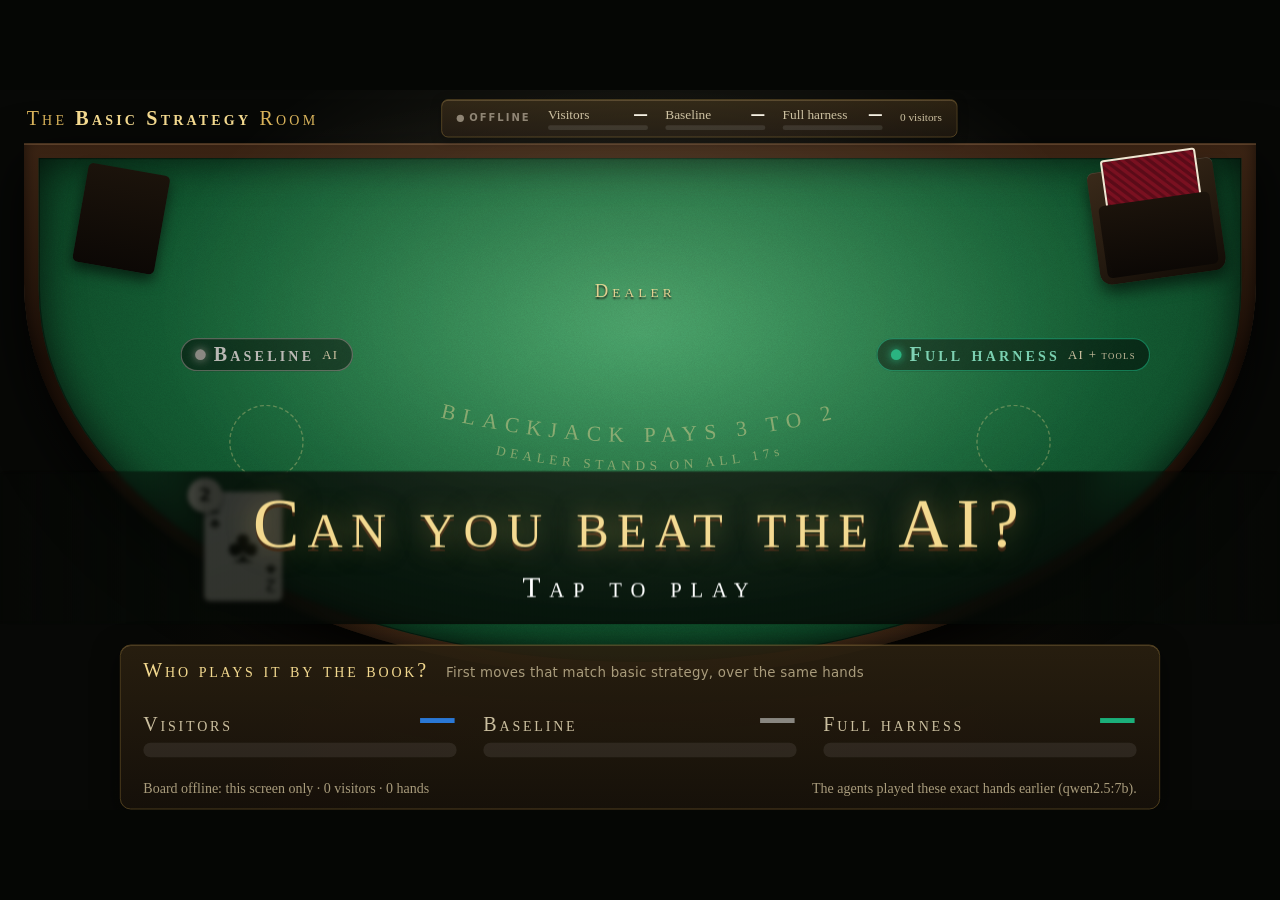
==== demo/index.html @ 62ce880d "Showcase demo UI: play, reveal, tally, results, live board, attract and presenter modes; Playwright " ====
<!doctype html>
<html lang="en">
<head>
<meta charset="utf-8">
<meta name="viewport" content="width=device-width, initial-scale=1">
<title>Can You Beat the AI?</title>
<link rel="icon" href="data:,">
<link rel="stylesheet" href="style.css">
</head>
<body>
<div id="canvas">
  <div class="lamp"></div>

  <header>
    <div class="brand">The <b>Basic Strategy</b> Room<span class="pres hide" id="presTag">Presenter</span></div>
    <div class="plaque" id="plaque">
      <div class="live" id="live">LIVE</div>
      <div class="stat" data-who="visitor"><div><i>Visitors</i><em>—</em></div><div class="bar"><b style="background:var(--you)"></b></div></div>
      <div class="stat" data-who="baseline"><div><i>Baseline</i><em>—</em></div><div class="bar"><b style="background:var(--base)"></b></div></div>
      <div class="stat" data-who="full"><div><i>Full harness</i><em>—</em></div><div class="bar"><b style="background:var(--full)"></b></div></div>
      <div class="n" id="plaqueN">0 visitors</div>
    </div>
    <div class="pips" id="pips"></div>
  </header>

  <div class="table"><div class="felt">
    <svg class="print" viewBox="0 0 1804 756">
      <defs>
        <path id="arc1" d="M 520 366 Q 902 486 1284 366"/>
        <path id="arc2" d="M 560 410 Q 902 526 1244 410"/>
      </defs>
      <text font-size="32"><textPath href="#arc1" startOffset="50%" text-anchor="middle">BLACKJACK PAYS 3 TO 2</textPath></text>
      <text font-size="20"><textPath href="#arc2" startOffset="50%" text-anchor="middle">DEALER STANDS ON ALL 17s</textPath></text>
    </svg>
  </div></div>
  <div class="discard" id="discard"></div>
  <div class="shoe" id="shoe"></div>

  <div class="dealer">
    <div class="hand" id="dealerHand"><div class="tot"></div><div class="cards"></div></div>
    <div class="lbl">Dealer <small id="dealerFor"></small></div>
  </div>
  <div class="situation" id="situation"></div>
  <div class="seal" id="seal"><div><small>Basic strategy</small><b id="sealAct">Hit</b></div></div>

  <div class="seat baseline" data-seat="baseline">
    <div class="name"><b>Baseline</b><small>AI</small></div>
    <div class="think"><i></i><i></i><i></i></div>
    <div class="seat-body">
      <div class="slot"></div>
      <div class="hands"></div>
    </div>
  </div>
  <div class="seat you" data-seat="you">
    <div class="seat-body">
      <div class="hands"></div>
      <div class="slot"></div>
    </div>
    <div class="name"><b>You</b></div>
  </div>
  <div class="seat full" data-seat="full">
    <div class="name"><b>Full harness</b><small>AI + tools</small></div>
    <div class="think"><i></i><i></i><i></i></div>
    <div class="seat-body">
      <div class="slot"></div>
      <div class="hands"></div>
    </div>
  </div>

  <div class="controls" id="controls">
    <div class="chips" id="chips" style="display:flex;gap:40px">
      <button class="chip hit" data-act="hit"><span>Hit</span><kbd>H</kbd></button>
      <button class="chip stand" data-act="stand"><span>Stand</span><kbd>S</kbd></button>
      <button class="chip double" data-act="double"><span>Double</span><kbd>D</kbd></button>
      <button class="chip split" data-act="split"><span>Split</span><kbd>P</kbd></button>
    </div>
    <div id="ctas" style="display:flex;gap:30px;align-items:center"></div>
  </div>
  <div class="tapnote hide" id="tapnote">or tap anywhere</div>
  <div class="note">The agents played these exact hands earlier (<span id="modelName">qwen2.5:7b</span>).</div>

  <div class="banner" id="banner"></div>

  <div class="attract hide" id="attract">
    <div class="call"><h1>Can you beat the AI?</h1><p>Tap to play</p></div>
    <div class="bigboard" id="attractBoard"></div>
  </div>

  <div class="scrim" id="scrim"></div>
  <div class="tally" id="tally">
    <h2 id="tallyTitle">The score</h2>
    <div class="row" id="tallyRow"></div>
    <div class="verdict" id="verdict"></div>
  </div>

  <div class="results" id="results">
    <div class="head">
      <h2>How everyone played</h2>
      <div class="score" id="score"></div>
    </div>
    <div class="res-grid">
      <div class="res-table">
        <table>
          <thead><tr><th>Hand</th><th>You</th><th>Baseline</th><th>Full harness</th><th>Basic strategy</th></tr></thead>
          <tbody id="resBody"></tbody>
        </table>
      </div>
      <div class="res-side">
        <div class="bigboard stack" id="resultsBoard"></div>
        <button class="cta next" id="againBtn">Play again</button>
      </div>
    </div>
  </div>

  <div class="panel" id="panel">
    <h3>Presenter <small id="sessionInfo">0 hands played</small></h3>
    <div class="tools">
      <input id="search" type="search" placeholder="Search: 16 vs 10, soft 18, pair of 8s" autocomplete="off" spellcheck="false">
      <button class="pb" id="randomBtn">Random</button>
    </div>
    <div class="matches" id="matches"></div>
    <div class="chart" id="chart"></div>
    <div class="legend">
      <span><i style="background:#8e2430"></i>Hit</span><span><i style="background:#2b3e8f"></i>Stand</span>
      <span><i style="background:#a8771a"></i>Double</span><span><i style="background:#5a2a87"></i>Split</span>
      <span><i style="background:#2a2622"></i>Full harness not run yet</span>
    </div>
    <div class="tools">
      <button class="pb gold" id="seeResultsBtn">See results</button>
      <button class="pb" id="closePanelBtn">Hide panel</button>
      <button class="pb" id="exitPresBtn">Exit presenter</button>
    </div>
  </div>

  <div class="empty hide" id="empty"><div><h2 id="emptyTitle"></h2><p id="emptyText"></p></div></div>
</div>
<script src="engine.js"></script>
<script src="app.js"></script>
</body>
</html>
---- demo/style.css ----
/* Showcase demo, "Classic Felt" (demo/prototypes/a.html), scaled for a big screen.
 * Everything is laid out on a fixed 1920x1080 canvas that app.js scales to the window,
 * so the table reads the same on a laptop and on a 4K monitor across the room. */
:root{
  --base:#898781; --full:#1baf7a; --you:#2a78d6;
  --gold:#d8b25a; --gold-2:#f3d98f; --ink:#f4efe2; --muted:#cbbf9f;
  --felt-1:#2a8a52; --felt-2:#145c33; --felt-3:#0a3a1f;
  --hit:#b42332; --stand:#2b3e8f; --double:#c38a1c; --split:#5a2a87;
  --ok:#1baf7a; --no:#c8323c;
  --cw:118px;
  --serif:"Iowan Old Style","Palatino Linotype",Palatino,Georgia,serif;
  --sans:system-ui,-apple-system,"Segoe UI",Roboto,sans-serif;
  color-scheme:dark;
}
*{box-sizing:border-box;margin:0;padding:0}
html,body{height:100%;background:#050604}
body{color:var(--ink);font-family:var(--serif);overflow:hidden;-webkit-user-select:none;user-select:none;-webkit-tap-highlight-color:transparent}
button{font:inherit;color:inherit}
.hide{display:none!important}

/* ---------- the scaled canvas ---------- */
#canvas{position:absolute;left:50%;top:50%;width:1920px;height:1080px;transform-origin:50% 50%;overflow:hidden;overflow:clip;
  background:
    radial-gradient(ellipse 70% 55% at 50% 38%, rgba(255,230,170,.10), transparent 70%),
    radial-gradient(ellipse at 50% 120%, #1a120a 0%, #070806 60%);}
.lamp{position:absolute;left:50%;top:-320px;width:2300px;height:1300px;transform:translateX(-50%);pointer-events:none;z-index:40;mix-blend-mode:screen;
  background:radial-gradient(ellipse 45% 50% at 50% 50%, rgba(255,236,190,.15), transparent 70%);animation:flicker 7s infinite}
@keyframes flicker{0%,100%{opacity:1}47%{opacity:.93}50%{opacity:1}52%{opacity:.96}}

/* ---------- header ---------- */
header{position:absolute;left:0;right:0;top:0;height:84px;display:flex;align-items:center;justify-content:space-between;padding:0 40px;z-index:30}
.brand{font-variant:small-caps;letter-spacing:.16em;font-size:30px;color:var(--gold);white-space:nowrap}
.brand b{color:var(--gold-2);font-weight:600}
.brand .pres{display:inline-block;margin-left:18px;font:700 16px/1 var(--sans);letter-spacing:.2em;color:#1b1208;background:var(--gold-2);padding:7px 12px;border-radius:6px;vertical-align:middle}
.pips{font-size:24px;letter-spacing:.22em;color:var(--muted);white-space:nowrap;min-width:260px;text-align:right}
.pips span{display:inline-block;width:20px;height:20px;border-radius:50%;border:2px solid var(--gold);margin-left:10px;vertical-align:-2px;transition:background .4s}
.pips span.on{background:var(--gold)}
.pips em{font-style:normal;font-family:var(--sans);font-weight:700;color:var(--gold-2)}

/* compact live board in the header */
.plaque{display:flex;gap:26px;align-items:center;padding:10px 22px;border-radius:10px;
  background:linear-gradient(#2a2010,#17110a);border:1px solid #6d5528;box-shadow:inset 0 1px 0 rgba(255,220,150,.25),0 4px 14px rgba(0,0,0,.6);font-size:20px}
.live{color:#ff5a4a;letter-spacing:.2em;font:700 15px/1 var(--sans);white-space:nowrap}
.live::before{content:"";display:inline-block;width:11px;height:11px;border-radius:50%;background:#ff5a4a;margin-right:8px;vertical-align:-1px;animation:pulse 1.4s infinite}
.live.off{color:#8a8070}.live.off::before{background:#8a8070;animation:none}
@keyframes pulse{50%{opacity:.25}}
.plaque .stat{display:flex;flex-direction:column;gap:5px;min-width:150px}
.plaque .stat div{display:flex;justify-content:space-between;gap:12px}
.plaque .stat i{font-style:normal;color:var(--muted)}
.plaque .stat em{font-style:normal;font:700 22px/1 var(--sans);font-variant-numeric:tabular-nums}
.plaque .bar{height:7px;background:rgba(255,255,255,.1);border-radius:4px;overflow:hidden}
.plaque .bar b{display:block;height:100%;width:0;border-radius:4px;transition:width 1.2s cubic-bezier(.2,.8,.2,1)}
.plaque .n{color:var(--muted);font-size:17px;white-space:nowrap}

/* ---------- table ---------- */
.table{position:absolute;left:36px;top:80px;width:1848px;height:800px;border-radius:0 0 50% 50% / 0 0 74% 74%;padding:22px;
  background:linear-gradient(180deg,#3b2414,#1c0f07 40%,#2b180b);
  box-shadow:0 30px 80px rgba(0,0,0,.85), inset 0 2px 0 rgba(255,200,140,.25), inset 0 -8px 20px rgba(0,0,0,.6)}
.table::before{content:"";position:absolute;inset:0;border-radius:inherit;pointer-events:none;
  background:radial-gradient(ellipse 60% 30% at 50% 100%, rgba(255,190,120,.18), transparent 70%)}
.felt{position:relative;width:100%;height:100%;border-radius:inherit;overflow:hidden;
  background:radial-gradient(ellipse 60% 70% at 50% 35%, var(--felt-1), var(--felt-2) 55%, var(--felt-3) 100%);
  box-shadow:inset 0 0 60px rgba(0,0,0,.75), inset 0 0 0 2px rgba(0,0,0,.4)}
.felt::after{content:"";position:absolute;inset:0;pointer-events:none;opacity:.35;mix-blend-mode:overlay;
  background-image:url("data:image/svg+xml;utf8,<svg xmlns='http://www.w3.org/2000/svg' width='160' height='160'><filter id='n'><feTurbulence type='fractalNoise' baseFrequency='.9' numOctaves='2' stitchTiles='stitch'/><feColorMatrix values='0 0 0 0 .5  0 0 0 0 .5  0 0 0 0 .5  0 0 0 .9 0'/></filter><rect width='100%' height='100%' filter='url(%23n)'/></svg>")}
.print{position:absolute;inset:0;width:100%;height:100%;pointer-events:none}
.print text{fill:rgba(243,217,143,.42);font-family:var(--serif);letter-spacing:.35em}

.shoe{position:absolute;left:1640px;top:112px;width:190px;height:170px;transform:rotate(-8deg);border-radius:10px 10px 18px 18px;z-index:2;
  background:linear-gradient(160deg,#3a2a1a,#120c06);box-shadow:0 12px 24px rgba(0,0,0,.6), inset 0 1px 0 rgba(255,255,255,.15)}
.shoe::before{content:"";position:absolute;left:12%;right:12%;top:-10%;height:60%;border-radius:5px;
  background:repeating-linear-gradient(45deg,#7a1020 0 5px,#5b0b18 5px 10px);border:3px solid #f1e6d2}
.shoe::after{content:"";position:absolute;inset:30% 6% 6%;border-radius:8px;background:linear-gradient(#1b130b,#0c0805)}
.discard{position:absolute;left:120px;top:118px;width:124px;height:150px;border-radius:8px;transform:rotate(10deg);z-index:2;
  background:linear-gradient(#1b130b,#0c0805);box-shadow:0 10px 20px rgba(0,0,0,.6)}

/* labels */
.lbl{font-variant:small-caps;letter-spacing:.22em;font-size:28px;color:rgba(243,217,143,.9);text-shadow:0 2px 3px #000;white-space:nowrap}

/* dealer */
.dealer{position:absolute;left:960px;top:96px;transform:translateX(-50%);display:flex;flex-direction:column;align-items:center;gap:8px;z-index:5;--cw:124px}
.dealer .lbl{display:flex;align-items:center;gap:14px}
.dealer .lbl small{font-size:.75em;color:var(--muted);letter-spacing:.12em}

/* the deal's name, under the dealer */
.situation{position:absolute;left:960px;top:356px;transform:translateX(-50%);z-index:5;white-space:nowrap;text-align:center;
  font-variant:small-caps;letter-spacing:.14em;font-size:44px;color:var(--gold-2);text-shadow:0 3px 0 #0a2a16,0 0 24px rgba(0,0,0,.6);transition:opacity .4s}
.situation small{font-size:.62em;color:var(--muted);letter-spacing:.18em}

/* basic strategy seal */
.seal{position:absolute;left:960px;top:486px;width:176px;height:176px;margin:-88px 0 0 -88px;border-radius:50%;z-index:8;display:grid;place-items:center;text-align:center;
  background:radial-gradient(circle at 35% 30%, #fff3c4, var(--gold) 45%, #8a6420 100%);
  box-shadow:0 0 0 6px rgba(80,55,15,.6), 0 0 0 9px var(--gold-2), 0 18px 40px rgba(0,0,0,.6), 0 0 60px rgba(243,217,143,.45);
  color:#2a1a06;opacity:0;transform:scale(2.6) rotate(-30deg);pointer-events:none}
.seal::before{content:"";position:absolute;inset:12px;border-radius:50%;border:2px dashed rgba(60,40,10,.55)}
.seal small{display:block;font:700 15px/1.1 var(--sans);letter-spacing:.18em;text-transform:uppercase}
.seal b{display:block;font:800 40px/1.1 var(--sans);letter-spacing:.04em;text-transform:uppercase;margin-top:4px}
.seal.on{opacity:1;transform:scale(1) rotate(-8deg);transition:transform .45s cubic-bezier(.3,1.6,.5,1),opacity .2s}

/* ---------- seats ---------- */
.seat{position:absolute;display:flex;flex-direction:column;align-items:center;gap:10px;transform:translateX(-50%);z-index:6;--c:var(--you)}
.seat.baseline{left:400px;top:372px;--c:var(--base)}
.seat.full{left:1520px;top:372px;--c:var(--full)}
.seat.you{left:960px;top:588px;--cw:134px}
.name{display:flex;align-items:center;gap:12px;background:rgba(0,0,0,.5);padding:8px 22px;border-radius:999px;font-variant:small-caps;letter-spacing:.16em;font-size:30px;
  box-shadow:inset 0 0 0 2px color-mix(in srgb,var(--c),transparent 40%);white-space:nowrap}
.name::before{content:"";width:16px;height:16px;border-radius:50%;background:var(--c);box-shadow:0 0 14px var(--c)}
.name b{color:color-mix(in srgb,var(--c),#fff 40%);font-weight:600}
.name small{font-size:.64em;color:var(--muted);letter-spacing:.1em}
.seat.dim{opacity:.35}
.seat-body{display:flex;align-items:center;gap:26px}
.seat.baseline .seat-body,.seat.full .seat-body{flex-direction:column;gap:14px}
.hands{display:flex;gap:30px;align-items:flex-start}
.hands.split{--cw:96px}
.seat.you .hands.split{--cw:112px}
.hand{position:relative;display:flex;flex-direction:column;align-items:center;border-radius:14px;padding:4px;transition:box-shadow .3s}
.hand.active{box-shadow:0 0 0 3px rgba(243,217,143,.75),0 0 28px rgba(243,217,143,.35)}
.cards{display:flex;min-height:calc(var(--cw)*1.4);min-width:calc(var(--cw)*1.6)}
.cards .card + .card{margin-left:calc(var(--cw)*-.5)}
.tot{position:absolute;left:-20px;top:-16px;z-index:4;min-width:52px;height:52px;padding:0 10px;border-radius:26px;display:grid;place-items:center;
  font:800 26px/1 var(--sans);color:#16130f;background:#f7f1e3;box-shadow:0 4px 10px rgba(0,0,0,.5);opacity:0;transform:scale(.4);transition:transform .3s cubic-bezier(.2,1.6,.4,1),opacity .2s}
.tot.on{opacity:1;transform:scale(1)}
.tot.bust{background:var(--no);color:#fff}
.tot.soft::before{content:"soft ";font-weight:600;font-size:.7em;margin-right:4px}
.badge{position:absolute;left:50%;bottom:-18px;transform:translateX(-50%) scale(.3);opacity:0;z-index:5;white-space:nowrap;
  font:800 24px/1 var(--sans);letter-spacing:.08em;padding:10px 16px;border-radius:10px;color:#fff;box-shadow:0 6px 16px rgba(0,0,0,.6);transition:transform .45s cubic-bezier(.2,1.6,.4,1),opacity .2s}
.badge.on{opacity:1;transform:translateX(-50%) scale(1)}
.badge.win{background:#138a5f}.badge.loss{background:#a3262e}.badge.push{background:#6d6b66}

.think{height:30px;font:22px/30px var(--sans);color:#e9e2cc;opacity:0;transition:opacity .3s;white-space:nowrap}
.think.on{opacity:1}
.think i{display:inline-block;width:11px;height:11px;border-radius:50%;background:var(--c);margin:0 3px;animation:bob 1s infinite}
.think i:nth-child(2){animation-delay:.15s}.think i:nth-child(3){animation-delay:.3s}
@keyframes bob{50%{transform:translateY(-8px);opacity:.5}}

/* the chip each seat bets its first decision with */
.slot{position:relative;width:112px;height:112px;border-radius:50%;border:2px dashed rgba(243,217,143,.32);perspective:700px;flex:none}
.seat.you .slot{width:124px;height:124px}
.mini-chip{position:absolute;inset:0;border-radius:50%;display:grid;place-items:center;text-align:center;font:800 19px/1 var(--sans);color:#fff;letter-spacing:.04em;text-transform:uppercase;
  background:radial-gradient(circle,var(--chip) 0 55%,transparent 56%),repeating-conic-gradient(#fff 0 12deg,var(--chip) 12deg 36deg);
  box-shadow:0 6px 12px rgba(0,0,0,.55);text-shadow:0 1px 2px rgba(0,0,0,.6)}
.mini-chip.inv{--chip:#4a4744;font-size:16px}
.sealed{position:absolute;inset:0;transform-style:preserve-3d;transition:transform .8s cubic-bezier(.3,.7,.2,1)}
.sealed > div{position:absolute;inset:0;border-radius:50%;backface-visibility:hidden;-webkit-backface-visibility:hidden}
.sealed .s-back{background:radial-gradient(circle,#2a1a0c 0 55%,transparent 56%),repeating-conic-gradient(var(--gold) 0 12deg,#3a2614 12deg 36deg);
  box-shadow:0 6px 12px rgba(0,0,0,.55);display:grid;place-items:center;color:var(--gold);font:800 44px/1 var(--serif)}
.sealed .s-front{transform:rotateY(180deg)}
.sealed.open{transform:rotateY(180deg)}
.mark{position:absolute;right:-22px;top:-22px;width:58px;height:58px;border-radius:50%;display:grid;place-items:center;font:900 32px/1 var(--sans);color:#fff;
  transform:scale(0);transition:transform .5s cubic-bezier(.2,1.8,.4,1);z-index:3;box-shadow:0 3px 10px rgba(0,0,0,.6)}
.mark.ok{background:var(--ok)}.mark.no{background:var(--no)}
.mark.on{transform:scale(1)}

/* ---------- cards ---------- */
.card{position:relative;width:var(--cw);height:calc(var(--cw)*1.4);perspective:1000px;flex:none;filter:drop-shadow(0 8px 10px rgba(0,0,0,.5))}
.card .in{position:absolute;inset:0;transform-style:preserve-3d;transition:transform .6s cubic-bezier(.3,.7,.2,1)}
.card.down .in{transform:rotateY(180deg)}
.face{position:absolute;inset:0;border-radius:calc(var(--cw)*.08);backface-visibility:hidden;-webkit-backface-visibility:hidden;overflow:hidden}
.front{background:linear-gradient(160deg,#fffdf7,#efe8d8);color:#16130f;border:1px solid #d9cfb8}
.front.red{color:#b3151f}
.front .cn{position:absolute;display:flex;flex-direction:column;align-items:center;line-height:.95;font-weight:700;font-size:calc(var(--cw)*.25);font-family:Georgia,serif}
.front .cn small{font-size:.8em}
.front .tl{left:7%;top:5%}.front .br{right:7%;bottom:5%;transform:rotate(180deg)}
.front .pip{position:absolute;inset:0;display:grid;place-items:center;font-size:calc(var(--cw)*.6)}
.front .court{position:absolute;inset:22% 20%;border:2px solid currentColor;border-radius:5px;display:grid;place-items:center;font-size:calc(var(--cw)*.42);font-weight:700;
  background:repeating-linear-gradient(135deg,rgba(216,178,90,.2) 0 3px,transparent 3px 7px)}
.back{transform:rotateY(180deg);background:#7a1020;border:calc(var(--cw)*.05) solid #f6efe0;
  background-image:repeating-linear-gradient(45deg,rgba(255,255,255,.12) 0 2px,transparent 2px 7px),repeating-linear-gradient(-45deg,rgba(255,255,255,.12) 0 2px,transparent 2px 7px)}
.back::after{content:"";position:absolute;inset:12%;border:1px solid rgba(255,220,160,.6);border-radius:5px}

/* ---------- controls ---------- */
.controls{position:absolute;left:0;right:0;top:888px;height:180px;display:flex;justify-content:center;align-items:center;gap:40px;z-index:20}
.chip{--chip:#c33;--d:156px;position:relative;width:var(--d);height:var(--d);border-radius:50%;border:none;cursor:pointer;
  font:800 27px/1 var(--sans);letter-spacing:.06em;color:#fff;text-transform:uppercase;
  background:radial-gradient(circle,var(--chip) 0 52%,transparent 53%),repeating-conic-gradient(#fff 0 10deg,var(--chip) 10deg 30deg);
  box-shadow:0 0 0 4px rgba(0,0,0,.35),0 10px 0 -1px color-mix(in srgb,var(--chip),#000 45%),0 18px 26px rgba(0,0,0,.6),inset 0 0 0 14px var(--chip);
  transition:transform .18s, box-shadow .18s, opacity .3s, filter .3s}
.chip span{position:relative;display:grid;place-items:center;width:64%;height:64%;margin:auto;border-radius:50%;border:3px dashed rgba(255,255,255,.55);text-shadow:0 2px 3px rgba(0,0,0,.5)}
.chip kbd{display:none;position:absolute;left:50%;bottom:-36px;transform:translateX(-50%);font:600 17px/1 var(--sans);color:var(--muted);letter-spacing:.1em}
.chip:hover:not(:disabled){transform:translateY(-8px) rotate(-8deg)}
.chip:active:not(:disabled){transform:translateY(3px)}
.chip:disabled{opacity:.3;cursor:default;filter:grayscale(.6)}
.chip.hit{--chip:var(--hit)}.chip.stand{--chip:var(--stand)}.chip.double{--chip:var(--double)}.chip.split{--chip:var(--split)}
.cta{font:600 36px/1 var(--serif);letter-spacing:.16em;font-variant:small-caps;color:#1b1208;cursor:pointer;white-space:nowrap;
  padding:30px 64px;border-radius:999px;border:2px solid #fff3c4;
  background:linear-gradient(#f6dd93,#c8973c);box-shadow:0 8px 26px rgba(216,178,90,.4),inset 0 2px 0 #fff8dd;transition:transform .2s}
.cta:hover{transform:translateY(-3px) scale(1.03)}
.cta.ghost{background:rgba(0,0,0,.35);color:var(--gold-2);border-color:#6d5528;box-shadow:none;font-size:28px;padding:22px 40px}
.cta.next{animation:breathe 2.2s ease-in-out infinite}
@keyframes breathe{50%{box-shadow:0 8px 40px rgba(243,217,143,.75),inset 0 2px 0 #fff8dd}}
.tapnote{position:absolute;left:50%;top:1046px;transform:translateX(-50%);font:20px/1 var(--sans);color:var(--muted);letter-spacing:.08em;z-index:20}

.note{position:absolute;left:40px;bottom:16px;font:italic 20px/1.2 var(--serif);color:#a99c7c;z-index:20;max-width:520px}

/* ---------- banners and overlays ---------- */
.banner{position:absolute;left:50%;top:470px;transform:translate(-50%,-50%) scale(.6);opacity:0;z-index:45;pointer-events:none;
  font-size:130px;letter-spacing:.24em;font-variant:small-caps;color:var(--gold-2);white-space:nowrap;
  text-shadow:0 0 40px rgba(216,178,90,.6),0 6px 0 #3b2414;transition:all .6s cubic-bezier(.2,.9,.2,1)}
.banner.on{opacity:1;transform:translate(-50%,-50%) scale(1)}

.attract{position:absolute;inset:0;z-index:35;cursor:pointer}
.attract .call{position:absolute;left:960px;top:596px;transform:translateX(-50%);text-align:center;white-space:nowrap;pointer-events:none}
.attract .call h1{font-weight:400;font-variant:small-caps;letter-spacing:.12em;font-size:104px;line-height:1;color:var(--gold-2);
  text-shadow:0 0 40px rgba(216,178,90,.55),0 6px 0 #3b2414}
.attract .call p{margin-top:18px;font-size:44px;letter-spacing:.3em;font-variant:small-caps;color:#fff;animation:tap 1.6s ease-in-out infinite}
@keyframes tap{50%{opacity:.35}}
.attract .bigboard{position:absolute;left:960px;top:832px;transform:translateX(-50%);width:1560px}
#canvas[data-mode="attract"] .seat.you,#canvas[data-mode="attract"] .note,#canvas[data-mode="attract"] .controls{display:none}

/* the big live board (attract screen and results) */
.bigboard{display:grid;grid-template-columns:repeat(3,1fr);gap:40px;align-items:end;padding:20px 34px 18px;border-radius:16px;
  background:linear-gradient(rgba(42,32,16,.92),rgba(23,17,10,.92));border:1px solid #6d5528;box-shadow:0 12px 40px rgba(0,0,0,.6),inset 0 1px 0 rgba(255,220,150,.25)}
.bigboard .col{display:flex;flex-direction:column;gap:8px}
.bigboard .top{display:flex;justify-content:space-between;align-items:baseline;gap:10px}
.bigboard .who{font-variant:small-caps;letter-spacing:.14em;font-size:30px;color:var(--muted)}
.bigboard .pct{font:800 58px/1 var(--sans);font-variant-numeric:tabular-nums}
.bigboard .bar{height:22px;background:rgba(255,255,255,.08);border-radius:11px;overflow:hidden}
.bigboard .bar b{display:block;height:100%;width:0;border-radius:11px;transition:width 1.6s cubic-bezier(.2,.8,.2,1)}
.bigboard .title{grid-column:1/-1;font-variant:small-caps;letter-spacing:.14em;font-size:30px;color:var(--gold-2);margin-bottom:-14px}
.bigboard .title small{font:20px/1.3 var(--sans);letter-spacing:.02em;color:#a99c7c;margin-left:14px;font-variant:normal}
.bigboard.stack .title small{display:block;margin:6px 0 0}
.bigboard .foot{grid-column:1/-1;display:flex;justify-content:space-between;align-items:center;font-size:21px;color:#a99c7c;margin-top:-6px}
.bigboard.stack{grid-template-columns:1fr;gap:26px}
.bigboard.stack .foot{flex-direction:column;align-items:flex-start;gap:8px;margin-top:0}

.scrim{position:absolute;inset:0;background:rgba(0,0,0,.6);backdrop-filter:blur(4px);opacity:0;pointer-events:none;transition:opacity .6s;z-index:50}
.scrim.on{opacity:1;pointer-events:auto}

/* score tally */
.tally{position:absolute;inset:0;z-index:55;display:flex;flex-direction:column;align-items:center;justify-content:center;gap:40px;opacity:0;pointer-events:none;transition:opacity .5s}
.tally.on{opacity:1;pointer-events:auto}
.tally h2{font-weight:400;font-variant:small-caps;letter-spacing:.3em;font-size:48px;color:var(--gold)}
.tally .row{display:flex;gap:90px}
.tally .who{display:flex;flex-direction:column;align-items:center;gap:6px;transform:translateY(40px);opacity:0;transition:all .6s cubic-bezier(.2,1.2,.3,1)}
.tally .who.on{transform:none;opacity:1}
.tally .who span{font-variant:small-caps;letter-spacing:.16em;font-size:44px}
.tally .who b{font:800 150px/1 var(--sans);font-variant-numeric:tabular-nums}
.tally .who b small{font-size:.45em;color:var(--muted)}
.tally .verdict{font-size:46px;color:var(--gold-2);font-style:italic;min-height:60px;opacity:0;transition:opacity .6s}
.tally .verdict.on{opacity:1}

/* results sheet */
.results{position:absolute;left:50%;top:40px;bottom:0;width:1800px;z-index:60;display:flex;flex-direction:column;
  transform:translate(-50%,105%);visibility:hidden;transition:transform .9s cubic-bezier(.2,.85,.2,1),visibility 0s .9s;
  background:linear-gradient(#1a3a26,#0e2416);border:1px solid #6d5528;border-bottom:none;border-radius:24px 24px 0 0;
  box-shadow:0 -20px 60px rgba(0,0,0,.7), inset 0 1px 0 rgba(243,217,143,.3);padding:30px 40px 0}
.results.on{transform:translate(-50%,0);visibility:visible;transition:transform .9s cubic-bezier(.2,.85,.2,1),visibility 0s}
.results .head{display:flex;justify-content:space-between;align-items:center;gap:30px}
.results h2{font-variant:small-caps;letter-spacing:.24em;color:var(--gold);font-weight:400;font-size:38px;white-space:nowrap}
.score{display:flex;gap:44px;font-size:36px;font-variant:small-caps;letter-spacing:.08em;white-space:nowrap}
.score b{font:800 48px/1 var(--sans);font-variant-numeric:tabular-nums;margin-left:12px}
.res-grid{flex:1;min-height:0;display:grid;grid-template-columns:1fr 470px;gap:34px;margin-top:22px}
.res-table{overflow:auto;min-height:0;padding-bottom:30px;-webkit-user-select:text;user-select:text}
.res-side{display:flex;flex-direction:column;gap:22px;padding-bottom:30px}
table{width:100%;border-collapse:collapse;font-size:27px}
th{font-weight:400;font-variant:small-caps;letter-spacing:.12em;color:var(--muted);text-align:left;padding:12px 14px;border-bottom:2px solid rgba(243,217,143,.3);position:sticky;top:0;background:#183622;z-index:1}
td{padding:16px 14px;border-bottom:1px solid rgba(243,217,143,.14);vertical-align:middle}
tr.row{cursor:pointer;transition:background .2s}
tr.row:hover{background:rgba(243,217,143,.07)}
tr.row td:first-child::before{content:"▸";display:inline-block;margin-right:12px;color:var(--gold);transition:transform .3s}
tr.row.open td:first-child::before{transform:rotate(90deg)}
.minicards{display:inline-flex;gap:5px;vertical-align:middle;font:700 25px/1 var(--sans)}
.minicards span{background:#f7f1e3;color:#16130f;border-radius:5px;padding:5px 7px}
.minicards span.r{color:#b3151f}
.minicards em{font-style:normal;color:var(--muted);margin:0 8px;font-size:.8em;align-self:center;font-family:var(--serif)}
.rowlabel{display:block;font-size:20px;color:var(--muted);margin-top:6px;margin-left:30px;font-variant:small-caps;letter-spacing:.1em}
.act{font:700 27px/1 var(--sans);white-space:nowrap}
.act.ok::after{content:" ✓";color:#3fdc9c}.act.no::after{content:" ✗";color:#ff6a6a}
.act.inv{color:#ff9a8a;font-style:italic;font-weight:600}
.act.na{color:var(--muted);font-weight:400}
td.basic{color:var(--gold-2);font:800 27px/1 var(--sans)}
tr.detail td{padding:0;border:none}
.detail-in{display:grid;grid-template-rows:0fr;transition:grid-template-rows .5s cubic-bezier(.2,.8,.2,1)}
tr.detail.open .detail-in{grid-template-rows:1fr}
.detail-in > div{overflow:hidden}
.dgrid{display:grid;grid-template-columns:1fr 1fr .9fr;gap:22px;padding:16px 10px 26px}
.why{background:rgba(0,0,0,.28);border-radius:12px;padding:18px 20px;border-left:5px solid var(--c);font:21px/1.45 var(--sans);color:#ece6d6;white-space:pre-wrap;word-break:break-word}
.why h4{font:700 20px/1.2 var(--sans);letter-spacing:.1em;text-transform:uppercase;color:color-mix(in srgb,var(--c),#fff 25%);margin-bottom:10px;white-space:normal}
.why .flip{display:block;margin-top:12px;font-size:18px;color:var(--gold-2);white-space:normal}
.why .first{display:block;margin-top:12px;padding-top:12px;border-top:1px solid rgba(255,255,255,.1);font-size:18px;color:#bdb5a0}
.odds{white-space:normal}
.odds h4{color:var(--gold)}
.oddsline{display:flex;justify-content:space-between;align-items:baseline;margin-bottom:6px}
.bustbig{font:800 40px/1 var(--sans);color:#ff8a7a}
.dist{display:grid;grid-template-columns:auto 1fr auto;gap:6px 12px;align-items:center;font:19px/1 var(--sans);margin:8px 0 14px}
.dist .b{height:14px;background:rgba(255,255,255,.08);border-radius:3px;overflow:hidden}
.dist .b i{display:block;height:100%;background:var(--full);width:0;transition:width .9s cubic-bezier(.2,.8,.2,1)}
.dist .b i.bust{background:var(--no)}
.standrow{display:flex;gap:16px;font:19px/1 var(--sans);color:#d8d0bc}
.standrow b{font-weight:800}
.res-side .cta{width:100%}

/* ---------- presenter panel ---------- */
.panel{position:absolute;right:0;top:0;bottom:0;width:900px;z-index:70;display:flex;flex-direction:column;gap:14px;padding:26px 30px;
  background:linear-gradient(#1d150b,#120d07);border-left:2px solid #6d5528;box-shadow:-20px 0 60px rgba(0,0,0,.7);
  transform:translateX(105%);visibility:hidden;transition:transform .5s cubic-bezier(.2,.85,.2,1),visibility 0s .5s;font-family:var(--sans)}
.panel.on{transform:none;visibility:visible;transition:transform .5s cubic-bezier(.2,.85,.2,1),visibility 0s}
.panel h3{display:flex;justify-content:space-between;align-items:center;font:400 32px/1 var(--serif);font-variant:small-caps;letter-spacing:.2em;color:var(--gold)}
.panel h3 small{font:15px/1 var(--sans);letter-spacing:.05em;color:var(--muted)}
.panel .tools{display:flex;gap:12px}
.panel input{flex:1;font:22px/1 var(--sans);padding:14px 18px;border-radius:10px;border:1px solid #6d5528;background:#0b0805;color:var(--ink);-webkit-user-select:text;user-select:text}
.panel button.pb{font:700 19px/1 var(--sans);padding:14px 20px;border-radius:10px;border:1px solid #6d5528;background:#2a2010;color:var(--gold-2);cursor:pointer;white-space:nowrap}
.panel button.pb:hover{background:#3a2c14}
.panel button.pb.gold{background:linear-gradient(#f6dd93,#c8973c);color:#1b1208;border-color:#fff3c4}
.matches{display:flex;flex-wrap:wrap;gap:8px;min-height:40px}
.matches button{font:600 18px/1 var(--sans);padding:10px 14px;border-radius:8px;border:1px solid #3a6a4a;background:#123a24;color:#e6f5ea;cursor:pointer}
.matches span{font-size:17px;color:var(--muted);align-self:center}
.chart{flex:1;min-height:0;overflow:auto;border-radius:10px;border:1px solid #3a2c14}
.chart table{font-size:16px;border-collapse:separate;border-spacing:2px}
.chart th{position:sticky;top:0;background:#1d150b;font:700 16px/1 var(--sans);color:var(--muted);text-align:center;padding:7px 0;border:none;letter-spacing:0}
.chart th.rh{text-align:left;padding-left:8px}
.chart td{padding:0;border:none}
.chart td.rh{font:600 16px/1 var(--sans);color:#d8d0bc;padding:0 10px;white-space:nowrap}
.chart tr.grp td{font:700 14px/1 var(--sans);letter-spacing:.2em;text-transform:uppercase;color:var(--gold);padding:12px 8px 4px}
.chart button.cell{width:100%;height:30px;border:none;border-radius:4px;font:700 14px/1 var(--sans);color:#fff;cursor:pointer;opacity:.92}
.chart button.cell:hover{outline:3px solid var(--gold-2);opacity:1}
.chart button.cell:disabled{background:#2a2622!important;color:#5d564c;cursor:not-allowed;outline:none}
.chart button.cell.hl{outline:3px solid #fff}
.chart button.cell.H{background:#8e2430}.chart button.cell.S{background:#2b3e8f}.chart button.cell.D{background:#a8771a}.chart button.cell.P{background:#5a2a87}
.panel .legend{display:flex;gap:16px;font:15px/1 var(--sans);color:var(--muted);flex-wrap:wrap}
.panel .legend i{display:inline-block;width:14px;height:14px;border-radius:3px;vertical-align:-2px;margin-right:6px}
.panel .session{font:18px/1.3 var(--sans);color:#d8d0bc}

/* ---------- empty / error ---------- */
.empty{position:absolute;inset:0;z-index:80;display:grid;place-items:center;text-align:center;background:rgba(5,6,4,.85)}
.empty div{max-width:1200px}
.empty h2{font-weight:400;font-variant:small-caps;letter-spacing:.2em;font-size:64px;color:var(--gold-2);margin-bottom:24px}
.empty p{font-size:32px;line-height:1.5;color:var(--muted)}
.empty code{font:26px/1.5 ui-monospace,Menlo,monospace;color:var(--ink);background:rgba(255,255,255,.06);padding:4px 10px;border-radius:6px}

@media (prefers-reduced-motion:reduce){
  .lamp,.live::before,.think i,.cta.next,.attract .call p{animation:none}
}
#canvas[data-mode="tally"] .controls,#canvas[data-mode="tally"] .tapnote{z-index:57}
.bigboard.stack .title{font-size:26px;letter-spacing:.1em}
.bigboard.stack .who{font-size:26px;letter-spacing:.1em;white-space:nowrap}
.res-side .cta{font-size:30px;letter-spacing:.1em;padding-left:20px;padding-right:20px}
.results th{white-space:nowrap}
/* attract: the call sits on a dark ribbon so the demo cards behind it never fight the headline */
.attract .call{left:0;width:1920px;transform:none;top:572px;padding:26px 0 30px;
  background:linear-gradient(90deg,transparent,rgba(6,10,6,.82) 16%,rgba(6,10,6,.82) 84%,transparent);
  -webkit-backdrop-filter:blur(3px);backdrop-filter:blur(3px)}
.bigboard.stack .title{font-size:22px;letter-spacing:.08em;white-space:nowrap}
.bigboard.stack{grid-template-columns:minmax(0,1fr)}
.bigboard.stack .title small{white-space:normal}
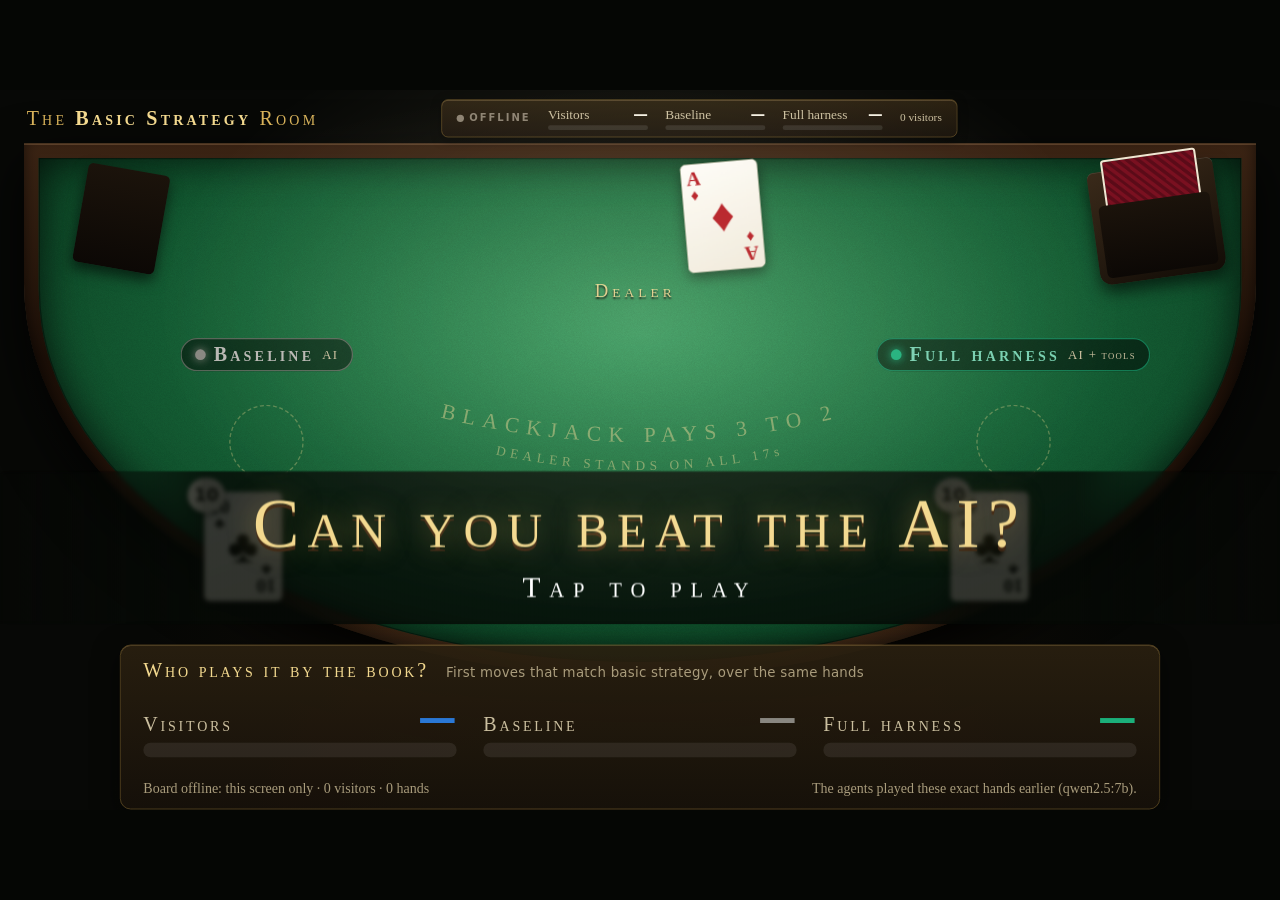
==== commit 319f49dc: "Demo layout: long and split hands fit their seats; You name beside the chip The You name now sits un" ====
--- a/demo/index.html
+++ b/demo/index.html
@@ -54,9 +54,11 @@
   <div class="seat you" data-seat="you">
     <div class="seat-body">
       <div class="hands"></div>
-      <div class="slot"></div>
+      <div class="side">
+        <div class="slot"></div>
+        <div class="name"><b>You</b></div>
+      </div>
     </div>
-    <div class="name"><b>You</b></div>
   </div>
   <div class="seat full" data-seat="full">
     <div class="name"><b>Full harness</b><small>AI + tools</small></div>
--- a/demo/style.css
+++ b/demo/style.css
@@ -116,7 +116,7 @@
 .hand{position:relative;display:flex;flex-direction:column;align-items:center;border-radius:14px;padding:4px;transition:box-shadow .3s}
 .hand.active{box-shadow:0 0 0 3px rgba(243,217,143,.75),0 0 28px rgba(243,217,143,.35)}
 .cards{display:flex;min-height:calc(var(--cw)*1.4);min-width:calc(var(--cw)*1.6)}
-.cards .card + .card{margin-left:calc(var(--cw)*-.5)}
+.cards .card + .card{margin-left:calc(var(--cw)*var(--ov,-.5));transition:margin-left .32s cubic-bezier(.2,.8,.2,1)}
 .tot{position:absolute;left:-20px;top:-16px;z-index:4;min-width:52px;height:52px;padding:0 10px;border-radius:26px;display:grid;place-items:center;
   font:800 26px/1 var(--sans);color:#16130f;background:#f7f1e3;box-shadow:0 4px 10px rgba(0,0,0,.5);opacity:0;transform:scale(.4);transition:transform .3s cubic-bezier(.2,1.6,.4,1),opacity .2s}
 .tot.on{opacity:1;transform:scale(1)}
@@ -343,3 +343,28 @@
 .bigboard.stack .title{font-size:22px;letter-spacing:.08em;white-space:nowrap}
 .bigboard.stack{grid-template-columns:minmax(0,1fr)}
 .bigboard.stack .title small{white-space:normal}
+
+/* ---------- the automatic reveal ---------- */
+/* "Next hand" after a reveal starts on its own: a ring on the button runs down the hold */
+.cta.timed{display:inline-flex;align-items:center;gap:20px;padding-right:44px}
+.cta .ring{width:46px;height:46px;transform:rotate(-90deg);flex:none}
+.cta .ring circle{fill:none;stroke-width:4.5}
+.cta .ring .track{stroke:rgba(27,18,8,.2)}
+.cta .ring .prog{stroke:#1b1208;stroke-linecap:round;stroke-dasharray:100;stroke-dashoffset:0;animation:countdown var(--count,4000ms) linear forwards}
+@keyframes countdown{to{stroke-dashoffset:100}}
+/* a badge may carry a second line: the dealer this seat's own draws gave it */
+.badge{display:flex;flex-direction:column;align-items:center;gap:5px}
+.badge small{font:600 16px/1 var(--sans);letter-spacing:.04em;opacity:.85;text-transform:none}
+
+/* the visitor's name sits under their chip, beside the cards, so a result badge hanging
+   under a long hand never lands on it */
+.seat.you .side{display:flex;flex-direction:column;align-items:center;gap:14px}
+.seat.you .seat-body{gap:30px}
+/* split hands: smaller cards so two hands fit in each seat's room */
+.hands.split{--cw:92px;gap:22px}
+.seat.you .hands.split{--cw:100px}
+/* the seal sits below the situation line instead of on top of it */
+.seal{top:500px;width:150px;height:150px;margin:-75px 0 0 -75px}
+.seal::before{inset:10px}
+.seal small{font-size:13px}
+.seal b{font-size:34px}
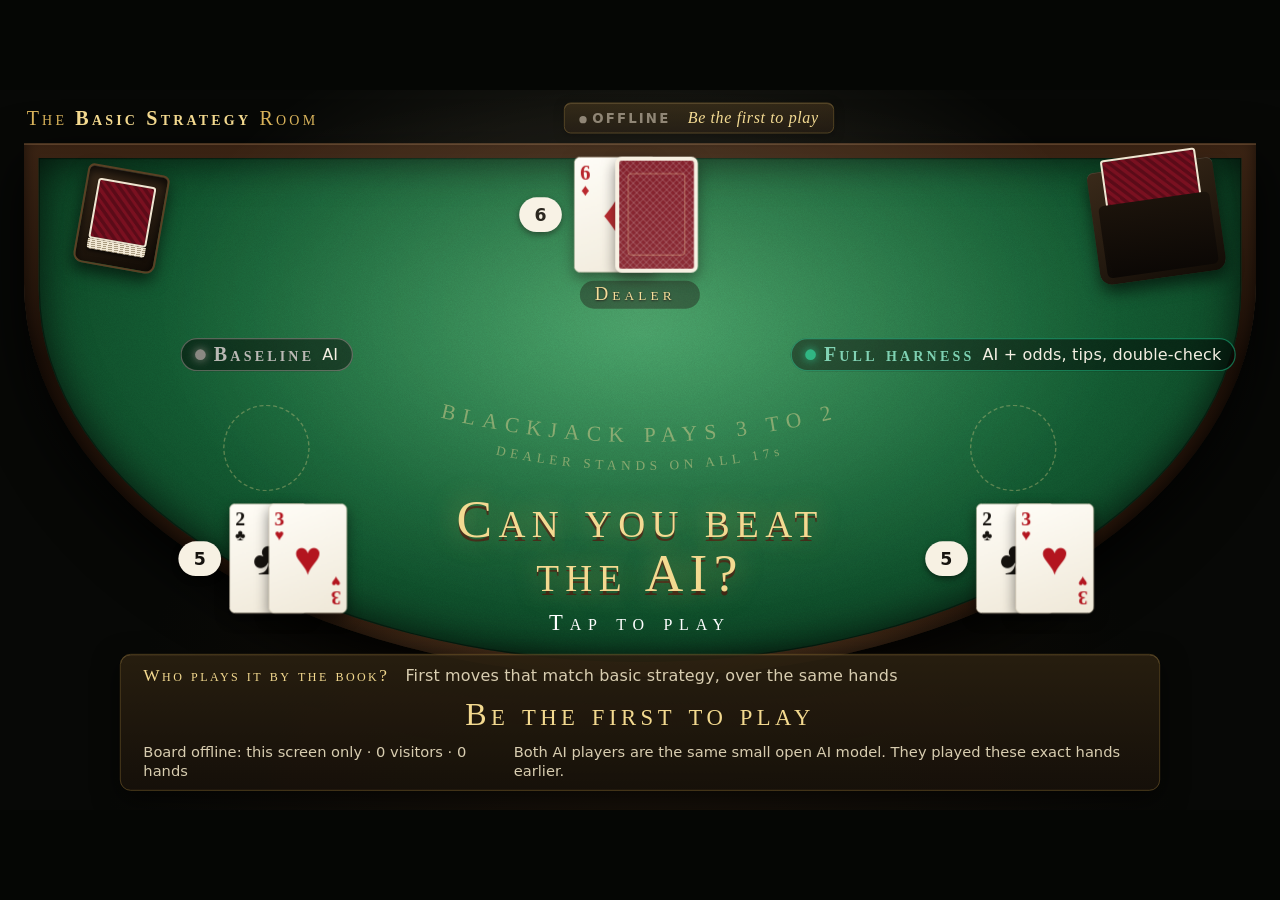
==== commit 8fcdbce3: "Demo polish: readable type, plain language, faster deal, timers and motion Totals sit beside the car" ====
--- a/demo/index.html
+++ b/demo/index.html
@@ -41,7 +41,7 @@
     <div class="lbl">Dealer <small id="dealerFor"></small></div>
   </div>
   <div class="situation" id="situation"></div>
-  <div class="seal" id="seal"><div><small>Basic strategy</small><b id="sealAct">Hit</b></div></div>
+  <div class="seal" id="seal"><div><small>Best move</small><b id="sealAct">Hit</b><i>basic strategy</i></div></div>
 
   <div class="seat baseline" data-seat="baseline">
     <div class="name"><b>Baseline</b><small>AI</small></div>
@@ -61,7 +61,7 @@
     </div>
   </div>
   <div class="seat full" data-seat="full">
-    <div class="name"><b>Full harness</b><small>AI + tools</small></div>
+    <div class="name"><b>Full harness</b><small>AI + odds, tips, double-check</small></div>
     <div class="think"><i></i><i></i><i></i></div>
     <div class="seat-body">
       <div class="slot"></div>
@@ -78,8 +78,9 @@
     </div>
     <div id="ctas" style="display:flex;gap:30px;align-items:center"></div>
   </div>
+  <div class="yourmove" id="yourMove"><b>Your move</b><small id="yourMoveSub">We grade your first move</small></div>
   <div class="tapnote hide" id="tapnote">or tap anywhere</div>
-  <div class="note">The agents played these exact hands earlier (<span id="modelName">qwen2.5:7b</span>).</div>
+  <div class="note">Both AI players are the same small open AI model. They played these exact hands earlier.</div>
 
   <div class="banner" id="banner"></div>
 
--- a/demo/style.css
+++ b/demo/style.css
@@ -5,8 +5,8 @@
   --base:#898781; --full:#1baf7a; --you:#2a78d6;
   --gold:#d8b25a; --gold-2:#f3d98f; --ink:#f4efe2; --muted:#cbbf9f;
   --felt-1:#2a8a52; --felt-2:#145c33; --felt-3:#0a3a1f;
-  --hit:#b42332; --stand:#2b3e8f; --double:#c38a1c; --split:#5a2a87;
-  --ok:#1baf7a; --no:#c8323c;
+  --hit:#b42332; --stand:#2b3e8f; --double:#9c6d14; --split:#5a2a87;
+  --ok:#13855c; --no:#c8323c;
   --cw:118px;
   --serif:"Iowan Old Style","Palatino Linotype",Palatino,Georgia,serif;
   --sans:system-ui,-apple-system,"Segoe UI",Roboto,sans-serif;
@@ -32,15 +32,18 @@
 .brand{font-variant:small-caps;letter-spacing:.16em;font-size:30px;color:var(--gold);white-space:nowrap}
 .brand b{color:var(--gold-2);font-weight:600}
 .brand .pres{display:inline-block;margin-left:18px;font:700 16px/1 var(--sans);letter-spacing:.2em;color:#1b1208;background:var(--gold-2);padding:7px 12px;border-radius:6px;vertical-align:middle}
-.pips{font-size:24px;letter-spacing:.22em;color:var(--muted);white-space:nowrap;min-width:260px;text-align:right}
+.pips{font-size:26px;letter-spacing:.18em;font-variant:small-caps;color:var(--gold-2);white-space:nowrap;min-width:260px;text-align:right;display:flex;align-items:center;justify-content:flex-end;gap:0}
 .pips span{display:inline-block;width:20px;height:20px;border-radius:50%;border:2px solid var(--gold);margin-left:10px;vertical-align:-2px;transition:background .4s}
 .pips span.on{background:var(--gold)}
-.pips em{font-style:normal;font-family:var(--sans);font-weight:700;color:var(--gold-2)}
+.pips span.cur{animation:pip 1.4s ease-in-out infinite}
+@keyframes pip{50%{box-shadow:0 0 0 6px rgba(243,217,143,.25),0 0 18px rgba(243,217,143,.7)}}
+.pips .of{margin-left:18px;letter-spacing:.1em}
+.pips em{font-style:normal}
 
 /* compact live board in the header */
 .plaque{display:flex;gap:26px;align-items:center;padding:10px 22px;border-radius:10px;
   background:linear-gradient(#2a2010,#17110a);border:1px solid #6d5528;box-shadow:inset 0 1px 0 rgba(255,220,150,.25),0 4px 14px rgba(0,0,0,.6);font-size:20px}
-.live{color:#ff5a4a;letter-spacing:.2em;font:700 15px/1 var(--sans);white-space:nowrap}
+.live{color:#ff6a5a;letter-spacing:.16em;font:700 20px/1 var(--sans);white-space:nowrap}
 .live::before{content:"";display:inline-block;width:11px;height:11px;border-radius:50%;background:#ff5a4a;margin-right:8px;vertical-align:-1px;animation:pulse 1.4s infinite}
 .live.off{color:#8a8070}.live.off::before{background:#8a8070;animation:none}
 @keyframes pulse{50%{opacity:.25}}
@@ -50,7 +53,9 @@
 .plaque .stat em{font-style:normal;font:700 22px/1 var(--sans);font-variant-numeric:tabular-nums}
 .plaque .bar{height:7px;background:rgba(255,255,255,.1);border-radius:4px;overflow:hidden}
 .plaque .bar b{display:block;height:100%;width:0;border-radius:4px;transition:width 1.2s cubic-bezier(.2,.8,.2,1)}
-.plaque .n{color:var(--muted);font-size:17px;white-space:nowrap}
+.plaque .n{color:var(--ink);font:22px/1 var(--sans);white-space:nowrap}
+.plaque.zero .stat{display:none}
+.plaque.zero .n{color:var(--gold-2);font:italic 24px/1 var(--serif);letter-spacing:.04em}
 
 /* ---------- table ---------- */
 .table{position:absolute;left:36px;top:80px;width:1848px;height:800px;border-radius:0 0 50% 50% / 0 0 74% 74%;padding:22px;
@@ -71,21 +76,32 @@
 .shoe::before{content:"";position:absolute;left:12%;right:12%;top:-10%;height:60%;border-radius:5px;
   background:repeating-linear-gradient(45deg,#7a1020 0 5px,#5b0b18 5px 10px);border:3px solid #f1e6d2}
 .shoe::after{content:"";position:absolute;inset:30% 6% 6%;border-radius:8px;background:linear-gradient(#1b130b,#0c0805)}
-.discard{position:absolute;left:120px;top:118px;width:124px;height:150px;border-radius:8px;transform:rotate(10deg);z-index:2;
-  background:linear-gradient(#1b130b,#0c0805);box-shadow:0 10px 20px rgba(0,0,0,.6)}
+.discard{position:absolute;left:120px;top:118px;width:124px;height:150px;border-radius:10px 10px 14px 14px;transform:rotate(10deg);z-index:2;
+  background:linear-gradient(160deg,#3a2a1a,#120c06);border:3px solid #5a4024;
+  box-shadow:0 12px 24px rgba(0,0,0,.6),inset 0 1px 0 rgba(255,255,255,.15),inset 0 8px 14px rgba(0,0,0,.75)}
+/* the swept cards: a face-down card on top of a stack of card edges */
+.discard::before{content:"";position:absolute;left:13%;right:13%;top:12%;bottom:24%;border-radius:5px;
+  background:repeating-linear-gradient(45deg,#7a1020 0 5px,#5b0b18 5px 10px);border:3px solid #f1e6d2;box-shadow:0 2px 3px rgba(0,0,0,.5)}
+.discard::after{content:"";position:absolute;left:13%;right:13%;top:76%;height:10%;border-radius:0 0 4px 4px;
+  background:repeating-linear-gradient(180deg,#efe6d2 0 2px,#a89b80 2px 3px);box-shadow:0 3px 5px rgba(0,0,0,.6)}
 
 /* labels */
-.lbl{font-variant:small-caps;letter-spacing:.22em;font-size:28px;color:rgba(243,217,143,.9);text-shadow:0 2px 3px #000;white-space:nowrap}
+.lbl{font-variant:small-caps;letter-spacing:.22em;font-size:28px;color:var(--gold-2);text-shadow:0 2px 3px #000;white-space:nowrap;
+  background:rgba(0,0,0,.45);padding:4px 22px 6px;border-radius:999px}
+
+/* digits inside small-caps text: full-size lining figures, not small-cap old-style ones */
+.n{font-variant-caps:normal;font-variant-numeric:lining-nums;letter-spacing:.04em}
 
 /* dealer */
 .dealer{position:absolute;left:960px;top:96px;transform:translateX(-50%);display:flex;flex-direction:column;align-items:center;gap:8px;z-index:5;--cw:124px}
 .dealer .lbl{display:flex;align-items:center;gap:14px}
-.dealer .lbl small{font-size:.75em;color:var(--muted);letter-spacing:.12em}
+.dealer .lbl small{font-size:24px;color:var(--ink);letter-spacing:.12em}
 
 /* the deal's name, under the dealer */
 .situation{position:absolute;left:960px;top:356px;transform:translateX(-50%);z-index:5;white-space:nowrap;text-align:center;
-  font-variant:small-caps;letter-spacing:.14em;font-size:44px;color:var(--gold-2);text-shadow:0 3px 0 #0a2a16,0 0 24px rgba(0,0,0,.6);transition:opacity .4s}
-.situation small{font-size:.62em;color:var(--muted);letter-spacing:.18em}
+  font-variant:small-caps;letter-spacing:.14em;font-size:44px;color:var(--gold-2);text-shadow:0 3px 0 #0a2a16,0 0 24px rgba(0,0,0,.6);transition:opacity .4s;
+  background:rgba(0,0,0,.42);padding:2px 34px 8px;border-radius:999px}
+.situation small{font-size:.62em;color:var(--ink);letter-spacing:.18em}
 
 /* basic strategy seal */
 .seal{position:absolute;left:960px;top:486px;width:176px;height:176px;margin:-88px 0 0 -88px;border-radius:50%;z-index:8;display:grid;place-items:center;text-align:center;
@@ -93,8 +109,9 @@
   box-shadow:0 0 0 6px rgba(80,55,15,.6), 0 0 0 9px var(--gold-2), 0 18px 40px rgba(0,0,0,.6), 0 0 60px rgba(243,217,143,.45);
   color:#2a1a06;opacity:0;transform:scale(2.6) rotate(-30deg);pointer-events:none}
 .seal::before{content:"";position:absolute;inset:12px;border-radius:50%;border:2px dashed rgba(60,40,10,.55)}
-.seal small{display:block;font:700 15px/1.1 var(--sans);letter-spacing:.18em;text-transform:uppercase}
-.seal b{display:block;font:800 40px/1.1 var(--sans);letter-spacing:.04em;text-transform:uppercase;margin-top:4px}
+.seal small{display:block;font:800 18px/1 var(--sans);letter-spacing:.1em;text-transform:uppercase}
+.seal b{display:block;font:800 32px/1 var(--sans);letter-spacing:.02em;text-transform:uppercase;margin:7px 0 6px}
+.seal i{display:block;font:italic 17px/1 var(--serif);letter-spacing:.02em}
 .seal.on{opacity:1;transform:scale(1) rotate(-8deg);transition:transform .45s cubic-bezier(.3,1.6,.5,1),opacity .2s}
 
 /* ---------- seats ---------- */
@@ -106,22 +123,26 @@
   box-shadow:inset 0 0 0 2px color-mix(in srgb,var(--c),transparent 40%);white-space:nowrap}
 .name::before{content:"";width:16px;height:16px;border-radius:50%;background:var(--c);box-shadow:0 0 14px var(--c)}
 .name b{color:color-mix(in srgb,var(--c),#fff 40%);font-weight:600}
-.name small{font-size:.64em;color:var(--muted);letter-spacing:.1em}
+.name small{font:500 24px/1 var(--sans);font-variant:normal;color:var(--ink);letter-spacing:.01em}
 .seat.dim{opacity:.35}
 .seat-body{display:flex;align-items:center;gap:26px}
 .seat.baseline .seat-body,.seat.full .seat-body{flex-direction:column;gap:14px}
 .hands{display:flex;gap:30px;align-items:flex-start}
 .hands.split{--cw:96px}
 .seat.you .hands.split{--cw:112px}
-.hand{position:relative;display:flex;flex-direction:column;align-items:center;border-radius:14px;padding:4px;transition:box-shadow .3s}
+.hand{position:relative;display:flex;flex-direction:row;align-items:center;gap:12px;border-radius:14px;padding:4px;transition:box-shadow .3s}
+/* split hands sit side by side, so each hand's total goes above its cards */
+.hands.split .hand{flex-direction:column;gap:8px}
 .hand.active{box-shadow:0 0 0 3px rgba(243,217,143,.75),0 0 28px rgba(243,217,143,.35)}
 .cards{display:flex;min-height:calc(var(--cw)*1.4);min-width:calc(var(--cw)*1.6)}
 .cards .card + .card{margin-left:calc(var(--cw)*var(--ov,-.5));transition:margin-left .32s cubic-bezier(.2,.8,.2,1)}
-.tot{position:absolute;left:-20px;top:-16px;z-index:4;min-width:52px;height:52px;padding:0 10px;border-radius:26px;display:grid;place-items:center;
+.tot{position:relative;flex:none;z-index:4;min-width:64px;height:52px;padding:0 14px;border-radius:26px;display:inline-flex;align-items:center;justify-content:center;gap:5px;white-space:nowrap;
   font:800 26px/1 var(--sans);color:#16130f;background:#f7f1e3;box-shadow:0 4px 10px rgba(0,0,0,.5);opacity:0;transform:scale(.4);transition:transform .3s cubic-bezier(.2,1.6,.4,1),opacity .2s}
 .tot.on{opacity:1;transform:scale(1)}
 .tot.bust{background:var(--no);color:#fff}
-.tot.soft::before{content:"soft ";font-weight:600;font-size:.7em;margin-right:4px}
+.tot.soft::before{content:"soft";font-weight:700;font-size:.72em}
+/* the dealer's total sits to the left of the dealer's cards, out of the flow, so the cards stay centred */
+.dealer .tot{position:absolute;right:100%;top:50%;margin:-26px 14px 0 0}
 .badge{position:absolute;left:50%;bottom:-18px;transform:translateX(-50%) scale(.3);opacity:0;z-index:5;white-space:nowrap;
   font:800 24px/1 var(--sans);letter-spacing:.08em;padding:10px 16px;border-radius:10px;color:#fff;box-shadow:0 6px 16px rgba(0,0,0,.6);transition:transform .45s cubic-bezier(.2,1.6,.4,1),opacity .2s}
 .badge.on{opacity:1;transform:translateX(-50%) scale(1)}
@@ -134,12 +155,14 @@
 @keyframes bob{50%{transform:translateY(-8px);opacity:.5}}
 
 /* the chip each seat bets its first decision with */
-.slot{position:relative;width:112px;height:112px;border-radius:50%;border:2px dashed rgba(243,217,143,.32);perspective:700px;flex:none}
-.seat.you .slot{width:124px;height:124px}
-.mini-chip{position:absolute;inset:0;border-radius:50%;display:grid;place-items:center;text-align:center;font:800 19px/1 var(--sans);color:#fff;letter-spacing:.04em;text-transform:uppercase;
-  background:radial-gradient(circle,var(--chip) 0 55%,transparent 56%),repeating-conic-gradient(#fff 0 12deg,var(--chip) 12deg 36deg);
+.slot{position:relative;width:130px;height:130px;border-radius:50%;border:2px dashed rgba(243,217,143,.32);perspective:700px;flex:none}
+.seat.you .slot{width:136px;height:136px}
+/* chips and marks fade out while the cards sweep away */
+.slot.out > *{opacity:0;transition:opacity .25s}
+.mini-chip{position:absolute;inset:0;border-radius:50%;display:grid;place-items:center;text-align:center;font:800 25px/1.05 var(--sans);color:#fff;letter-spacing:0;text-transform:uppercase;
+  background:radial-gradient(circle,var(--chip) 0 62%,transparent 63%),repeating-conic-gradient(#fff 0 12deg,var(--chip) 12deg 36deg);
   box-shadow:0 6px 12px rgba(0,0,0,.55);text-shadow:0 1px 2px rgba(0,0,0,.6)}
-.mini-chip.inv{--chip:#4a4744;font-size:16px}
+.mini-chip.inv{--chip:#4a4744;font-size:24px}
 .sealed{position:absolute;inset:0;transform-style:preserve-3d;transition:transform .8s cubic-bezier(.3,.7,.2,1)}
 .sealed > div{position:absolute;inset:0;border-radius:50%;backface-visibility:hidden;-webkit-backface-visibility:hidden}
 .sealed .s-back{background:radial-gradient(circle,#2a1a0c 0 55%,transparent 56%),repeating-conic-gradient(var(--gold) 0 12deg,#3a2614 12deg 36deg);
@@ -158,7 +181,8 @@
 .face{position:absolute;inset:0;border-radius:calc(var(--cw)*.08);backface-visibility:hidden;-webkit-backface-visibility:hidden;overflow:hidden}
 .front{background:linear-gradient(160deg,#fffdf7,#efe8d8);color:#16130f;border:1px solid #d9cfb8}
 .front.red{color:#b3151f}
-.front .cn{position:absolute;display:flex;flex-direction:column;align-items:center;line-height:.95;font-weight:700;font-size:calc(var(--cw)*.25);font-family:Georgia,serif}
+.front .cn{position:absolute;display:flex;flex-direction:column;align-items:center;line-height:.95;font-weight:700;font-size:calc(var(--cw)*.25);font-family:var(--serif);font-variant-numeric:lining-nums}
+.front .cn.ten{letter-spacing:-.08em}
 .front .cn small{font-size:.8em}
 .front .tl{left:7%;top:5%}.front .br{right:7%;bottom:5%;transform:rotate(180deg)}
 .front .pip{position:absolute;inset:0;display:grid;place-items:center;font-size:calc(var(--cw)*.6)}
@@ -170,12 +194,12 @@
 
 /* ---------- controls ---------- */
 .controls{position:absolute;left:0;right:0;top:888px;height:180px;display:flex;justify-content:center;align-items:center;gap:40px;z-index:20}
-.chip{--chip:#c33;--d:156px;position:relative;width:var(--d);height:var(--d);border-radius:50%;border:none;cursor:pointer;
-  font:800 27px/1 var(--sans);letter-spacing:.06em;color:#fff;text-transform:uppercase;
+.chip{--chip:#c33;--d:168px;position:relative;width:var(--d);height:var(--d);border-radius:50%;border:none;cursor:pointer;
+  font:800 24px/1 var(--sans);letter-spacing:.03em;color:#fff;text-transform:uppercase;
   background:radial-gradient(circle,var(--chip) 0 52%,transparent 53%),repeating-conic-gradient(#fff 0 10deg,var(--chip) 10deg 30deg);
   box-shadow:0 0 0 4px rgba(0,0,0,.35),0 10px 0 -1px color-mix(in srgb,var(--chip),#000 45%),0 18px 26px rgba(0,0,0,.6),inset 0 0 0 14px var(--chip);
   transition:transform .18s, box-shadow .18s, opacity .3s, filter .3s}
-.chip span{position:relative;display:grid;place-items:center;width:64%;height:64%;margin:auto;border-radius:50%;border:3px dashed rgba(255,255,255,.55);text-shadow:0 2px 3px rgba(0,0,0,.5)}
+.chip span{position:relative;display:grid;place-items:center;width:74%;height:74%;margin:auto;border-radius:50%;border:3px dashed rgba(255,255,255,.55);text-shadow:0 2px 3px rgba(0,0,0,.5)}
 .chip kbd{display:none;position:absolute;left:50%;bottom:-36px;transform:translateX(-50%);font:600 17px/1 var(--sans);color:var(--muted);letter-spacing:.1em}
 .chip:hover:not(:disabled){transform:translateY(-8px) rotate(-8deg)}
 .chip:active:not(:disabled){transform:translateY(3px)}
@@ -188,15 +212,16 @@
 .cta.ghost{background:rgba(0,0,0,.35);color:var(--gold-2);border-color:#6d5528;box-shadow:none;font-size:28px;padding:22px 40px}
 .cta.next{animation:breathe 2.2s ease-in-out infinite}
 @keyframes breathe{50%{box-shadow:0 8px 40px rgba(243,217,143,.75),inset 0 2px 0 #fff8dd}}
-.tapnote{position:absolute;left:50%;top:1046px;transform:translateX(-50%);font:20px/1 var(--sans);color:var(--muted);letter-spacing:.08em;z-index:20}
-
-.note{position:absolute;left:40px;bottom:16px;font:italic 20px/1.2 var(--serif);color:#a99c7c;z-index:20;max-width:520px}
+.tapnote{position:absolute;left:50%;top:1044px;transform:translateX(-50%);font:24px/1 var(--sans);color:var(--ink);letter-spacing:.06em;z-index:20}
+#canvas[data-mode="attract"] .tapnote{display:none}
+
+.note{position:absolute;left:40px;bottom:14px;font:italic 24px/1.2 var(--serif);color:#cfc3a3;z-index:20;max-width:440px}
 
 /* ---------- banners and overlays ---------- */
 .banner{position:absolute;left:50%;top:470px;transform:translate(-50%,-50%) scale(.6);opacity:0;z-index:45;pointer-events:none;
   font-size:130px;letter-spacing:.24em;font-variant:small-caps;color:var(--gold-2);white-space:nowrap;
-  text-shadow:0 0 40px rgba(216,178,90,.6),0 6px 0 #3b2414;transition:all .6s cubic-bezier(.2,.9,.2,1)}
-.banner.on{opacity:1;transform:translate(-50%,-50%) scale(1)}
+  text-shadow:0 0 40px rgba(216,178,90,.6),0 6px 0 #3b2414;transition:opacity .2s,transform .2s}
+.banner.on{opacity:1;transform:translate(-50%,-50%) scale(1);transition:opacity .3s,transform .45s cubic-bezier(.2,.9,.2,1)}
 
 .attract{position:absolute;inset:0;z-index:35;cursor:pointer}
 .attract .call{position:absolute;left:960px;top:596px;transform:translateX(-50%);text-align:center;white-space:nowrap;pointer-events:none}
@@ -217,9 +242,12 @@
 .bigboard .bar{height:22px;background:rgba(255,255,255,.08);border-radius:11px;overflow:hidden}
 .bigboard .bar b{display:block;height:100%;width:0;border-radius:11px;transition:width 1.6s cubic-bezier(.2,.8,.2,1)}
 .bigboard .title{grid-column:1/-1;font-variant:small-caps;letter-spacing:.14em;font-size:30px;color:var(--gold-2);margin-bottom:-14px}
-.bigboard .title small{font:20px/1.3 var(--sans);letter-spacing:.02em;color:#a99c7c;margin-left:14px;font-variant:normal}
+.bigboard .title small{font:24px/1.3 var(--sans);letter-spacing:.01em;color:#d8cdb0;margin-left:14px;font-variant:normal}
 .bigboard.stack .title small{display:block;margin:6px 0 0}
-.bigboard .foot{grid-column:1/-1;display:flex;justify-content:space-between;align-items:center;font-size:21px;color:#a99c7c;margin-top:-6px}
+.bigboard .foot{grid-column:1/-1;display:flex;justify-content:space-between;align-items:center;gap:30px;font:24px/1.3 var(--sans);color:#d8cdb0;margin-top:-6px}
+/* no games yet: one invitation instead of three rows of dashes */
+.bigboard .first{display:none;grid-column:1/-1;text-align:center;font-variant:small-caps;letter-spacing:.14em;font-size:48px;color:var(--gold-2);padding:6px 0}
+.bigboard.zero .col{display:none}.bigboard.zero .first{display:block}
 .bigboard.stack{grid-template-columns:1fr;gap:26px}
 .bigboard.stack .foot{flex-direction:column;align-items:flex-start;gap:8px;margin-top:0}
 
@@ -230,26 +258,30 @@
 .tally{position:absolute;inset:0;z-index:55;display:flex;flex-direction:column;align-items:center;justify-content:center;gap:40px;opacity:0;pointer-events:none;transition:opacity .5s}
 .tally.on{opacity:1;pointer-events:auto}
 .tally h2{font-weight:400;font-variant:small-caps;letter-spacing:.3em;font-size:48px;color:var(--gold)}
-.tally .row{display:flex;gap:90px}
+.tally .row{display:grid;grid-template-columns:repeat(3,360px);gap:40px}
 .tally .who{display:flex;flex-direction:column;align-items:center;gap:6px;transform:translateY(40px);opacity:0;transition:all .6s cubic-bezier(.2,1.2,.3,1)}
 .tally .who.on{transform:none;opacity:1}
 .tally .who span{font-variant:small-caps;letter-spacing:.16em;font-size:44px}
-.tally .who b{font:800 150px/1 var(--sans);font-variant-numeric:tabular-nums}
-.tally .who b small{font-size:.45em;color:var(--muted)}
+.tally .who b{font:800 150px/1 var(--sans);font-variant-numeric:tabular-nums;border-radius:24px;padding:6px 24px;transition:text-shadow .4s,background .4s}
+.tally .who.win b{text-shadow:0 0 30px rgba(243,217,143,.85),0 0 4px #fff3c4;background:rgba(243,217,143,.12)}
+.tally .who b small{font-size:.45em;color:var(--gold-2)}
 .tally .verdict{font-size:46px;color:var(--gold-2);font-style:italic;min-height:60px;opacity:0;transition:opacity .6s}
 .tally .verdict.on{opacity:1}
 
 /* results sheet */
-.results{position:absolute;left:50%;top:40px;bottom:0;width:1800px;z-index:60;display:flex;flex-direction:column;
-  transform:translate(-50%,105%);visibility:hidden;transition:transform .9s cubic-bezier(.2,.85,.2,1),visibility 0s .9s;
-  background:linear-gradient(#1a3a26,#0e2416);border:1px solid #6d5528;border-bottom:none;border-radius:24px 24px 0 0;
-  box-shadow:0 -20px 60px rgba(0,0,0,.7), inset 0 1px 0 rgba(243,217,143,.3);padding:30px 40px 0}
-.results.on{transform:translate(-50%,0);visibility:visible;transition:transform .9s cubic-bezier(.2,.85,.2,1),visibility 0s}
+.results{position:absolute;left:50%;top:50%;width:1800px;max-height:1032px;z-index:60;display:flex;flex-direction:column;
+  transform:translate(-50%,calc(-50% + 1100px));visibility:hidden;transition:transform .9s cubic-bezier(.2,.85,.2,1),visibility 0s .9s;
+  background:linear-gradient(#1a3a26,#0e2416);border:1px solid #6d5528;border-radius:24px;
+  box-shadow:0 20px 60px rgba(0,0,0,.7), inset 0 1px 0 rgba(243,217,143,.3);padding:28px 40px 0}
+.results.on{transform:translate(-50%,-50%);visibility:visible;transition:transform .9s cubic-bezier(.2,.85,.2,1),visibility 0s}
+/* the header's blurred plaque would sit just above the sheet: fade the header out behind it */
+header{transition:opacity .5s}
+#canvas[data-mode="results"] header{opacity:0;pointer-events:none}
 .results .head{display:flex;justify-content:space-between;align-items:center;gap:30px}
 .results h2{font-variant:small-caps;letter-spacing:.24em;color:var(--gold);font-weight:400;font-size:38px;white-space:nowrap}
 .score{display:flex;gap:44px;font-size:36px;font-variant:small-caps;letter-spacing:.08em;white-space:nowrap}
 .score b{font:800 48px/1 var(--sans);font-variant-numeric:tabular-nums;margin-left:12px}
-.res-grid{flex:1;min-height:0;display:grid;grid-template-columns:1fr 470px;gap:34px;margin-top:22px}
+.res-grid{flex:0 1 auto;min-height:0;display:grid;grid-template-columns:1fr 470px;grid-template-rows:minmax(0,1fr);gap:34px;margin-top:22px}
 .res-table{overflow:auto;min-height:0;padding-bottom:30px;-webkit-user-select:text;user-select:text}
 .res-side{display:flex;flex-direction:column;gap:22px;padding-bottom:30px}
 table{width:100%;border-collapse:collapse;font-size:27px}
@@ -263,7 +295,7 @@
 .minicards span{background:#f7f1e3;color:#16130f;border-radius:5px;padding:5px 7px}
 .minicards span.r{color:#b3151f}
 .minicards em{font-style:normal;color:var(--muted);margin:0 8px;font-size:.8em;align-self:center;font-family:var(--serif)}
-.rowlabel{display:block;font-size:20px;color:var(--muted);margin-top:6px;margin-left:30px;font-variant:small-caps;letter-spacing:.1em}
+.rowlabel{display:block;font-size:24px;color:var(--ink);margin-top:8px;margin-left:30px;font-variant:small-caps;letter-spacing:.08em}
 .act{font:700 27px/1 var(--sans);white-space:nowrap}
 .act.ok::after{content:" ✓";color:#3fdc9c}.act.no::after{content:" ✗";color:#ff6a6a}
 .act.inv{color:#ff9a8a;font-style:italic;font-weight:600}
@@ -273,21 +305,23 @@
 .detail-in{display:grid;grid-template-rows:0fr;transition:grid-template-rows .5s cubic-bezier(.2,.8,.2,1)}
 tr.detail.open .detail-in{grid-template-rows:1fr}
 .detail-in > div{overflow:hidden}
-.dgrid{display:grid;grid-template-columns:1fr 1fr .9fr;gap:22px;padding:16px 10px 26px}
-.why{background:rgba(0,0,0,.28);border-radius:12px;padding:18px 20px;border-left:5px solid var(--c);font:21px/1.45 var(--sans);color:#ece6d6;white-space:pre-wrap;word-break:break-word}
-.why h4{font:700 20px/1.2 var(--sans);letter-spacing:.1em;text-transform:uppercase;color:color-mix(in srgb,var(--c),#fff 25%);margin-bottom:10px;white-space:normal}
-.why .flip{display:block;margin-top:12px;font-size:18px;color:var(--gold-2);white-space:normal}
-.why .first{display:block;margin-top:12px;padding-top:12px;border-top:1px solid rgba(255,255,255,.1);font-size:18px;color:#bdb5a0}
+.dgrid{display:grid;grid-template-columns:repeat(3,minmax(0,1fr));gap:22px;padding:16px 10px 26px}
+.why{background:rgba(0,0,0,.28);border-radius:12px;padding:18px 20px;border-left:5px solid var(--c);font:24px/1.42 var(--sans);color:#ece6d6;white-space:pre-wrap;word-break:break-word}
+.why h4{font:700 22px/1.2 var(--sans);letter-spacing:.1em;text-transform:uppercase;color:color-mix(in srgb,var(--c),#fff 25%);margin-bottom:10px;white-space:normal}
+.why .flip{display:block;margin-top:12px;font-size:22px;color:var(--gold-2);white-space:normal}
+.why .first{display:block;margin-top:12px;padding-top:12px;border-top:1px solid rgba(255,255,255,.1);font-size:22px;color:#cfc7b2}
 .odds{white-space:normal}
 .odds h4{color:var(--gold)}
 .oddsline{display:flex;justify-content:space-between;align-items:baseline;margin-bottom:6px}
 .bustbig{font:800 40px/1 var(--sans);color:#ff8a7a}
-.dist{display:grid;grid-template-columns:auto 1fr auto;gap:6px 12px;align-items:center;font:19px/1 var(--sans);margin:8px 0 14px}
+.dist{display:grid;grid-template-columns:auto 1fr auto;gap:8px 12px;align-items:center;font:22px/1 var(--sans);margin:8px 0 14px}
 .dist .b{height:14px;background:rgba(255,255,255,.08);border-radius:3px;overflow:hidden}
 .dist .b i{display:block;height:100%;background:var(--full);width:0;transition:width .9s cubic-bezier(.2,.8,.2,1)}
 .dist .b i.bust{background:var(--no)}
-.standrow{display:flex;gap:16px;font:19px/1 var(--sans);color:#d8d0bc}
-.standrow b{font-weight:800}
+/* "If you stand" on its own line, then three even columns that never wrap */
+.standrow{display:grid;grid-template-columns:repeat(3,minmax(0,1fr));gap:6px 12px;font:22px/1.1 var(--sans);color:#d8d0bc;white-space:nowrap}
+.standrow .h{grid-column:1/-1}
+.standrow b{font-weight:800;margin-left:6px}
 .res-side .cta{width:100%}
 
 /* ---------- presenter panel ---------- */
@@ -296,30 +330,30 @@
   transform:translateX(105%);visibility:hidden;transition:transform .5s cubic-bezier(.2,.85,.2,1),visibility 0s .5s;font-family:var(--sans)}
 .panel.on{transform:none;visibility:visible;transition:transform .5s cubic-bezier(.2,.85,.2,1),visibility 0s}
 .panel h3{display:flex;justify-content:space-between;align-items:center;font:400 32px/1 var(--serif);font-variant:small-caps;letter-spacing:.2em;color:var(--gold)}
-.panel h3 small{font:15px/1 var(--sans);letter-spacing:.05em;color:var(--muted)}
+.panel h3 small{font:20px/1 var(--sans);letter-spacing:.02em;color:#d8d0bc}
 .panel .tools{display:flex;gap:12px}
 .panel input{flex:1;font:22px/1 var(--sans);padding:14px 18px;border-radius:10px;border:1px solid #6d5528;background:#0b0805;color:var(--ink);-webkit-user-select:text;user-select:text}
-.panel button.pb{font:700 19px/1 var(--sans);padding:14px 20px;border-radius:10px;border:1px solid #6d5528;background:#2a2010;color:var(--gold-2);cursor:pointer;white-space:nowrap}
+.panel button.pb{font:700 20px/1 var(--sans);padding:14px 20px;border-radius:10px;border:1px solid #6d5528;background:#2a2010;color:var(--gold-2);cursor:pointer;white-space:nowrap}
 .panel button.pb:hover{background:#3a2c14}
 .panel button.pb.gold{background:linear-gradient(#f6dd93,#c8973c);color:#1b1208;border-color:#fff3c4}
 .matches{display:flex;flex-wrap:wrap;gap:8px;min-height:40px}
-.matches button{font:600 18px/1 var(--sans);padding:10px 14px;border-radius:8px;border:1px solid #3a6a4a;background:#123a24;color:#e6f5ea;cursor:pointer}
-.matches span{font-size:17px;color:var(--muted);align-self:center}
+.matches button{font:600 20px/1 var(--sans);padding:10px 14px;border-radius:8px;border:1px solid #3a6a4a;background:#123a24;color:#e6f5ea;cursor:pointer}
+.matches span{font-size:20px;color:#d8d0bc;align-self:center}
 .chart{flex:1;min-height:0;overflow:auto;border-radius:10px;border:1px solid #3a2c14}
-.chart table{font-size:16px;border-collapse:separate;border-spacing:2px}
-.chart th{position:sticky;top:0;background:#1d150b;font:700 16px/1 var(--sans);color:var(--muted);text-align:center;padding:7px 0;border:none;letter-spacing:0}
-.chart th.rh{text-align:left;padding-left:8px}
+.chart table{width:100%;table-layout:fixed;font-size:20px;border-collapse:separate;border-spacing:2px}
+.chart th{position:sticky;top:0;background:#1d150b;font:700 20px/1 var(--sans);color:var(--muted);text-align:center;padding:7px 0;border:none;letter-spacing:0}
+.chart th.rh{width:160px;text-align:left;padding-left:8px;white-space:nowrap;overflow:hidden;text-overflow:ellipsis}
 .chart td{padding:0;border:none}
-.chart td.rh{font:600 16px/1 var(--sans);color:#d8d0bc;padding:0 10px;white-space:nowrap}
-.chart tr.grp td{font:700 14px/1 var(--sans);letter-spacing:.2em;text-transform:uppercase;color:var(--gold);padding:12px 8px 4px}
-.chart button.cell{width:100%;height:30px;border:none;border-radius:4px;font:700 14px/1 var(--sans);color:#fff;cursor:pointer;opacity:.92}
+.chart td.rh{font:600 20px/1 var(--sans);color:#d8d0bc;padding:0 8px;white-space:nowrap;overflow:hidden;text-overflow:ellipsis}
+.chart tr.grp td{font:700 20px/1 var(--sans);letter-spacing:.2em;text-transform:uppercase;color:var(--gold);padding:12px 8px 4px}
+.chart button.cell{width:100%;height:32px;border:none;border-radius:4px;font:700 20px/1 var(--sans);color:#fff;cursor:pointer;opacity:.92}
 .chart button.cell:hover{outline:3px solid var(--gold-2);opacity:1}
 .chart button.cell:disabled{background:#2a2622!important;color:#5d564c;cursor:not-allowed;outline:none}
 .chart button.cell.hl{outline:3px solid #fff}
 .chart button.cell.H{background:#8e2430}.chart button.cell.S{background:#2b3e8f}.chart button.cell.D{background:#a8771a}.chart button.cell.P{background:#5a2a87}
-.panel .legend{display:flex;gap:16px;font:15px/1 var(--sans);color:var(--muted);flex-wrap:wrap}
+.panel .legend{display:flex;gap:18px;font:20px/1 var(--sans);color:#d8d0bc;flex-wrap:wrap}
 .panel .legend i{display:inline-block;width:14px;height:14px;border-radius:3px;vertical-align:-2px;margin-right:6px}
-.panel .session{font:18px/1.3 var(--sans);color:#d8d0bc}
+.panel .session{font:20px/1.3 var(--sans);color:#d8d0bc}
 
 /* ---------- empty / error ---------- */
 .empty{position:absolute;inset:0;z-index:80;display:grid;place-items:center;text-align:center;background:rgba(5,6,4,.85)}
@@ -354,7 +388,7 @@
 @keyframes countdown{to{stroke-dashoffset:100}}
 /* a badge may carry a second line: the dealer this seat's own draws gave it */
 .badge{display:flex;flex-direction:column;align-items:center;gap:5px}
-.badge small{font:600 16px/1 var(--sans);letter-spacing:.04em;opacity:.85;text-transform:none}
+.badge small{font:600 22px/1 var(--sans);letter-spacing:.02em;text-transform:none}
 
 /* the visitor's name sits under their chip, beside the cards, so a result badge hanging
    under a long hand never lands on it */
@@ -364,7 +398,43 @@
 .hands.split{--cw:92px;gap:22px}
 .seat.you .hands.split{--cw:100px}
 /* the seal sits below the situation line instead of on top of it */
-.seal{top:500px;width:150px;height:150px;margin:-75px 0 0 -75px}
+.seal{top:516px;width:176px;height:176px;margin:-88px 0 0 -88px}
 .seal::before{inset:10px}
-.seal small{font-size:13px}
-.seal b{font-size:34px}
+/* the presenter panel opens below the header, so the live board stays in view */
+.panel{top:92px;border-top:2px solid #6d5528;border-top-left-radius:16px}
+
+/* attract: the call takes the visitor's empty seat, between the agents, so the demo
+   reveal on both agent seats stays in view; the board below is compact enough to fit */
+.attract .call{left:960px;top:604px;width:700px;transform:translateX(-50%);padding:0;background:none;
+  -webkit-backdrop-filter:none;backdrop-filter:none;white-space:normal}
+.attract .call h1{font-size:80px;line-height:1}
+.attract .call p{margin-top:16px;font-size:34px}
+.attract .bigboard{top:846px;padding:16px 34px 14px;row-gap:12px}
+.attract .bigboard .pct{font-size:48px}
+.attract .bigboard .who{font-size:26px}
+.attract .bigboard .bar{height:16px}
+.attract .bigboard .title{font-size:26px;margin-bottom:-4px}
+.attract .bigboard .foot{font-size:22px;margin-top:-2px}
+
+/* ---------- booth polish ---------- */
+/* the felt print fades back while the seal or a banner is up, so it never competes with them */
+.print{transition:opacity .4s}
+#canvas.quiet .print{opacity:.15}
+/* a doubled hand's third card lies sideways, the way a dealer places it */
+.cards .card.sideways{rotate:90deg;margin-left:calc(var(--cw)*-.1);margin-right:calc(var(--cw)*.2)}
+/* this seat's own dealer drew different cards from the table's: say so on a pill of its own */
+.badge .their{display:block;margin-top:2px;padding:7px 14px;border-radius:999px;background:rgba(10,8,4,.82);border:2px solid var(--gold-2);color:var(--gold-2);
+  font:700 22px/1.1 var(--sans);letter-spacing:.01em;text-transform:none;white-space:normal;max-width:260px;text-align:center;box-shadow:0 4px 10px rgba(0,0,0,.5);animation:their 1.2s ease-in-out 2}
+@keyframes their{50%{box-shadow:0 0 0 6px rgba(243,217,143,.25),0 0 22px rgba(243,217,143,.7)}}
+/* "Your move" fades in above the chips when they light up */
+.yourmove{position:absolute;left:960px;top:836px;transform:translate(-50%,-100%);z-index:21;text-align:center;pointer-events:none;opacity:0;transition:opacity .3s;white-space:nowrap}
+.yourmove b{display:block;font-variant:small-caps;letter-spacing:.2em;font-size:40px;font-weight:400;color:var(--gold-2);text-shadow:0 2px 4px #000}
+.yourmove small{display:block;margin-top:4px;font:24px/1 var(--sans);color:var(--ink);text-shadow:0 1px 3px #000}
+.yourmove small:empty{display:none}
+.yourmove.on{opacity:1}
+.yourmove.on b{animation:glow 1.6s ease-in-out infinite}
+@keyframes glow{50%{text-shadow:0 2px 4px #000,0 0 26px rgba(243,217,143,.9)}}
+#canvas[data-mode="attract"] .yourmove{display:none}
+@media (prefers-reduced-motion:reduce){
+  .yourmove.on b,.pips span.cur,.badge .their{animation:none}
+}
